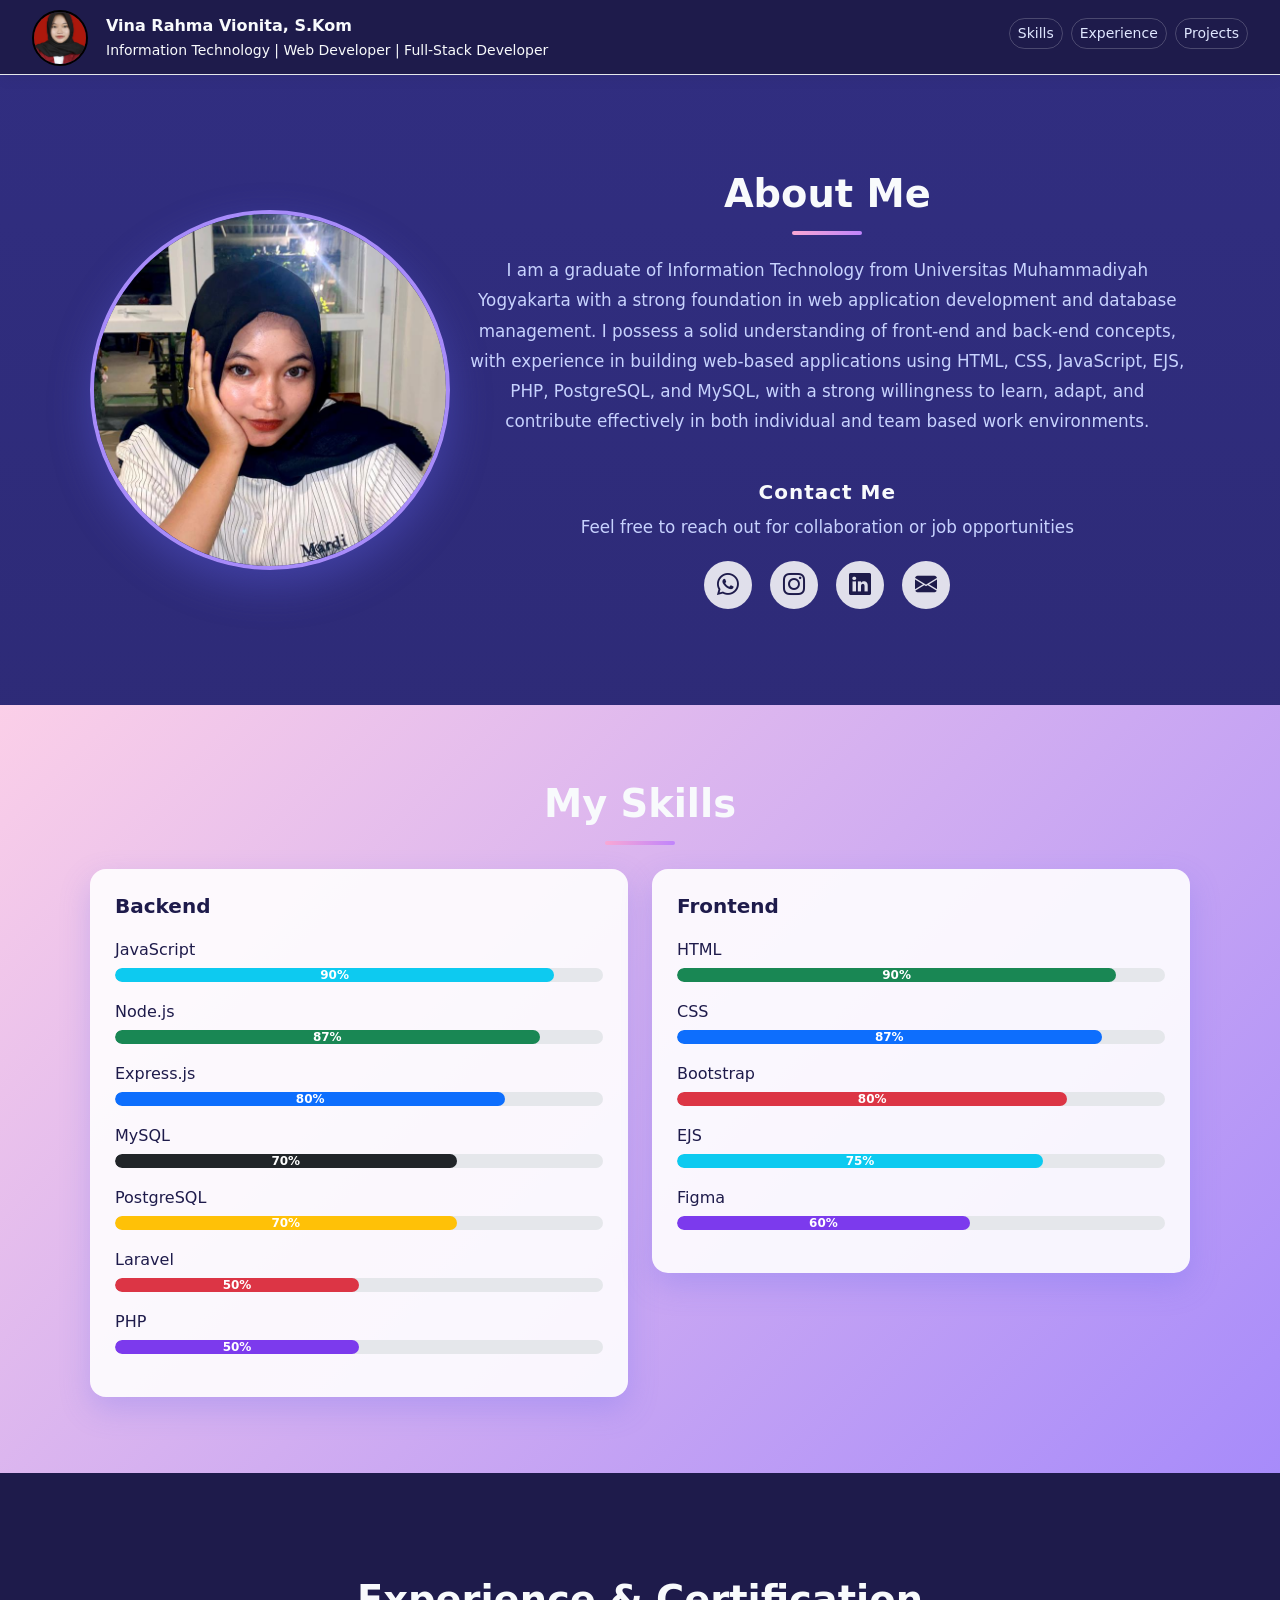
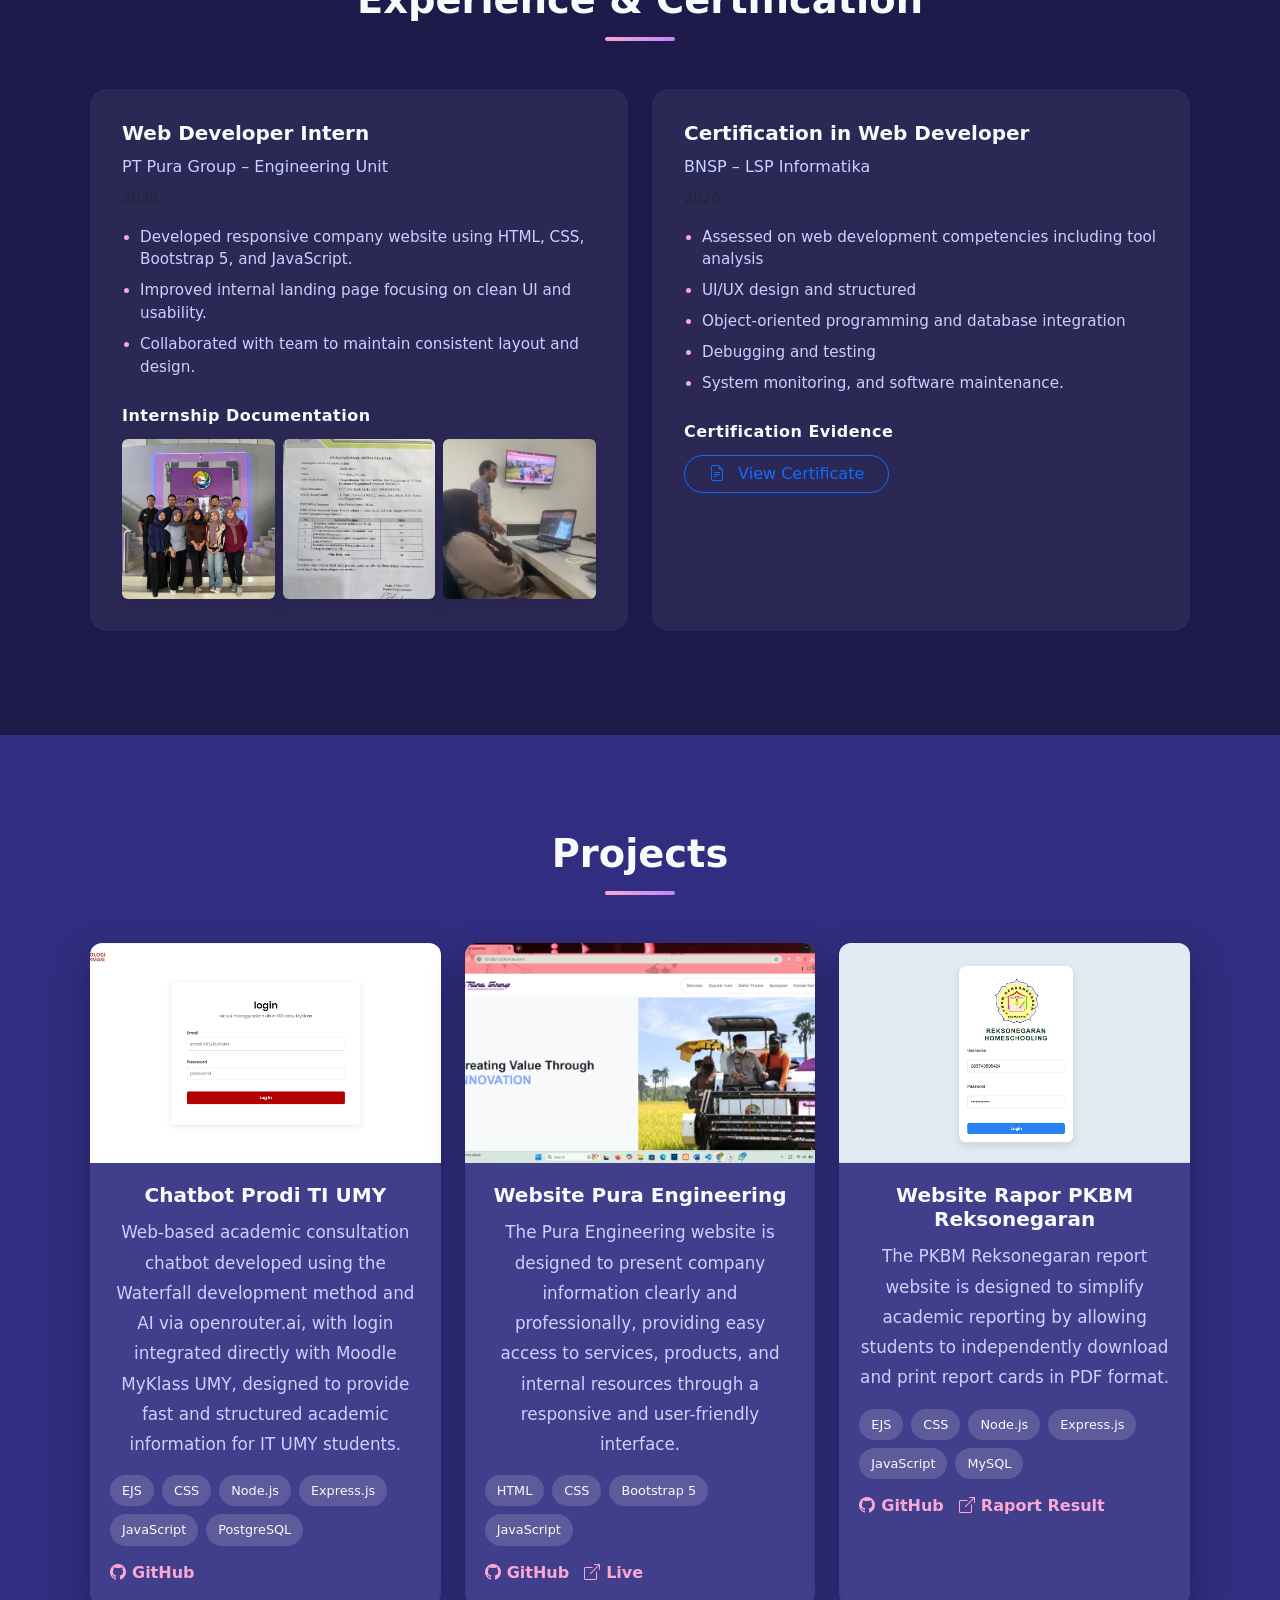
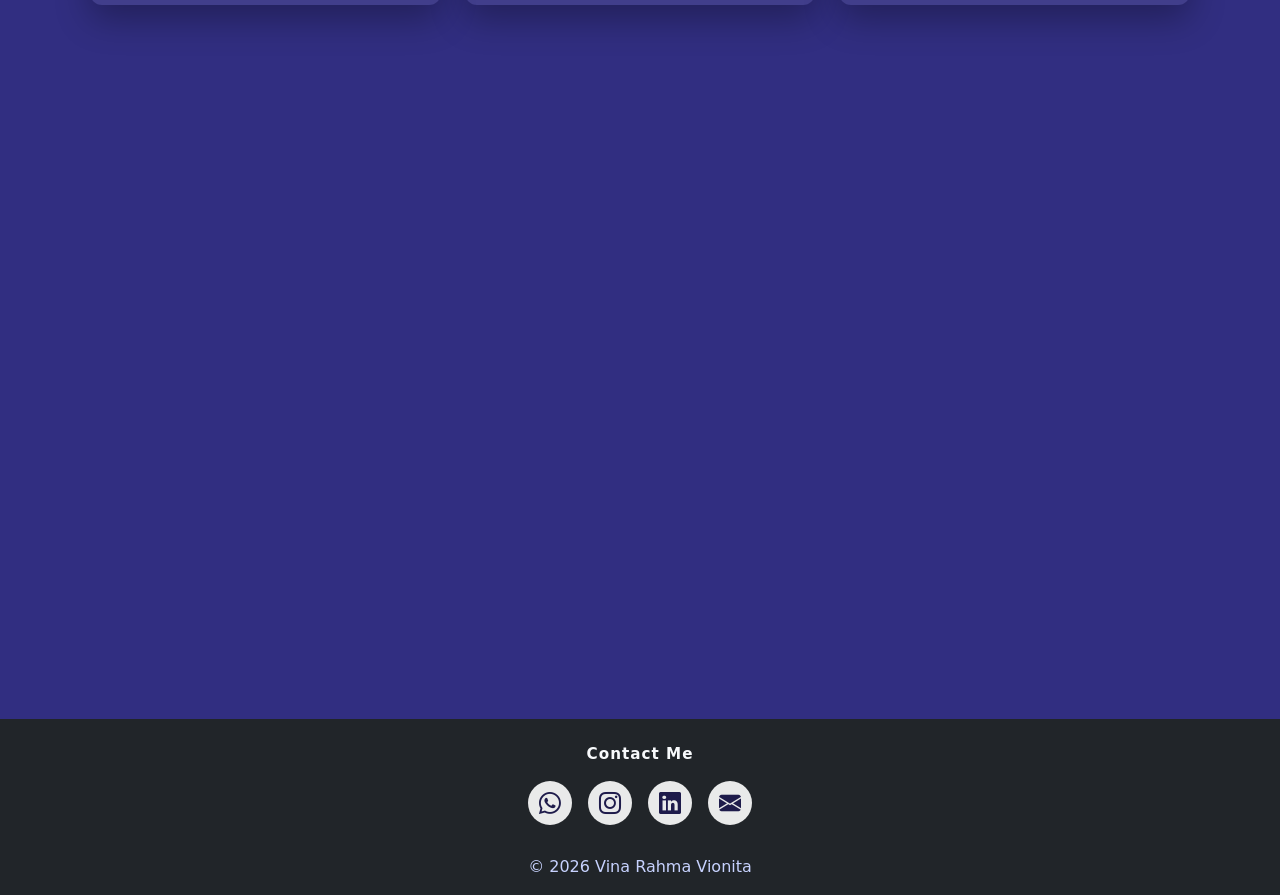
==== about.html @ 1a1d7fbf "first commit" ====
<!DOCTYPE html>
<html lang="en">

<head>
    <meta charset="UTF-8">
    <meta name="viewport" content="width=device-width, initial-scale=1.0">
    <title>About Me</title>

    <!-- Bootstrap 5 -->
    <link href="https://cdn.jsdelivr.net/npm/bootstrap@5.3.3/dist/css/bootstrap.min.css" rel="stylesheet">
    <link href="https://cdn.jsdelivr.net/npm/bootstrap-icons/font/bootstrap-icons.css" rel="stylesheet">
    <link rel="stylesheet" href="about.css">
</head>

<body>
    <header class="about-header">
        <div class="container-fluid">
            <div class="d-flex justify-content-between align-items-center">

                <!-- Profile -->
                <div id="headerProfile" class="d-flex align-items-center">
                    <img src="profil.jpg" alt="Profile">
                    <div class="ms-2">
                        <div class="fw-semibold">Vina Rahma Vionita, S.Kom</div>
                        <small class=""> Information Technology | Web Developer | Full-Stack Developer</small>
                    </div>
                </div>

                <!-- Navigation -->
                <nav class="header-nav d-flex gap-2">
                    <a href="#skills" class="btn btn-outline-primary btn-sm">Skills</a>
                    <a href="#experience" class="btn btn-outline-primary btn-sm">Experience</a>
                    <a href="#projects" class="btn btn-outline-primary btn-sm">Projects</a>
                </nav>

            </div>
        </div>
    </header>
    <div class="container mt-3">
        <div class="row align-items-center">

            <!-- FOTO KIRI -->
            <div class="col-lg-4 text-center mb-4 mb-lg-0">
                <img src="aku.jpg" alt="Profile Photo" class="about-photo reveal delay-1">
            </div>

            <!-- KONTEN KANAN -->
            <div class="col-lg-8">
                <h2 class="section-title text-center reveal delay-2">About Me</h2>
                <p class="reveal delay-3">
                    I am a graduate of Information Technology from Universitas Muhammadiyah Yogyakarta with a strong
                    foundation
                    in web application development and database management. I possess a solid understanding of front-end
                    and
                    back-end concepts, with experience in building web-based applications using HTML, CSS, JavaScript,
                    EJS, PHP,
                    PostgreSQL, and MySQL, with a strong willingness to learn, adapt, and contribute effectively in both
                    individual and team based work environments.
                </p>

                <!-- CONTACT -->
                <div class="contact-title mt-4 mb-2 text-center reveal delay-4">
                    <h5>Contact Me</h5>
                    <p class="small">
                        Feel free to reach out for collaboration or job opportunities
                    </p>
                </div>

                <div class="contact-icons reveal delay-4">
                    <a href="https://wa.me/6285951522164" target="_blank" class="contact-link wa">
                        <i class="bi bi-whatsapp"></i>
                    </a>
                    <a href="https://instagram.com/vinarahma___" target="_blank" class="contact-link ig">
                        <i class="bi bi-instagram"></i>
                    </a>
                    <a href="https://www.linkedin.com/in/vina-rahma-vionita-a62244301" target="_blank"
                        class="contact-link li">
                        <i class="bi bi-linkedin"></i>
                    </a>
                    <a href="https://mail.google.com/mail/?view=cm&fs=1&to=vinarahmavionita824@gmail.com"
                        target="_blank" class="contact-link mail">
                        <i class="bi bi-envelope-fill"></i>
                    </a>
                </div>
            </div>

        </div>
    </div>

    <section id="skills" class="skills-section mt-3">
        <div class="container py-3">
            <h2 class="section-title text-center mb-4 reveal delay-1">My Skills</h2>

            <div class="row g-4">
                <!-- BACKEND -->
                <div class="col-md-6">
                    <div class="skill-card reveal delay-2">
                        <h5 class="skill-title">Backend</h5>

                        <div class="skill">
                            <span>JavaScript</span>
                            <div class="progress">
                                <div class="progress-bar bg-info" data-progress="90">0%</div>
                            </div>
                        </div>

                        <div class="skill">
                            <span>Node.js</span>
                            <div class="progress">
                                <div class="progress-bar bg-success" data-progress="87">0%</div>
                            </div>
                        </div>
                        <div class="skill">
                            <span>Express.js</span>
                            <div class="progress">
                                <div class="progress-bar bg-primary" data-progress="80">0%</div>
                            </div>
                        </div>

                        <div class="skill">
                            <span>MySQL</span>
                            <div class="progress">
                                <div class="progress-bar bg-dark" data-progress="70">0%</div>
                            </div>
                        </div>

                        <div class="skill">
                            <span>PostgreSQL</span>
                            <div class="progress">
                                <div class="progress-bar bg-warning" data-progress="70">0%</div>
                            </div>
                        </div>

                        <div class="skill">
                            <span>Laravel</span>
                            <div class="progress">
                                <div class="progress-bar bg-danger" data-progress="50">0%</div>
                            </div>
                        </div>

                        <div class="skill">
                            <span>PHP</span>
                            <div class="progress">
                                <div class="progress-bar bg-purple" data-progress="50">0%</div>
                            </div>
                        </div>

                    </div>
                </div>

                <!-- FRONTEND -->
                <div class="col-md-6">
                    <div class="skill-card reveal delay-3">
                        <h5 class="skill-title">Frontend</h5>

                        <div class="skill">
                            <span>HTML</span>
                            <div class="progress">
                                <div class="progress-bar bg-success" data-progress="90">0%</div>
                            </div>
                        </div>

                        <div class="skill">
                            <span>CSS</span>
                            <div class="progress">
                                <div class="progress-bar bg-primary" data-progress="87">0%</div>
                            </div>
                        </div>

                        <div class="skill">
                            <span>Bootstrap</span>
                            <div class="progress">
                                <div class="progress-bar bg-danger" data-progress="80">0%</div>
                            </div>
                        </div>

                        <div class="skill">
                            <span>EJS</span>
                            <div class="progress">
                                <div class="progress-bar bg-info" data-progress="75">0%</div>
                            </div>
                        </div>

                        <div class="skill">
                            <span>Figma</span>
                            <div class="progress">
                                <div class="progress-bar bg-purple" data-progress="60">0%</div>
                            </div>
                        </div>
                    </div>
                </div>
            </div>
        </div>
    </section>
    <!-- EXPERIENCE -->
    <section id="experience" class="bg-light py-4">
        <div class="container">
            <h2 class="section-title text-center mb-5 reveal delay-1">Experience & Certification</h2>

            <div class="row g-4">

                <!-- INTERNSHIP CARD -->
                <div class="col-lg-6">
                    <div class="card experience-card h-100 shadow-sm reveal delay-2">
                        <div class="card-body">
                            <h5 class="fw-bold">Web Developer Intern</h5>
                            <p class="mb-1 text-start">PT Pura Group – Engineering Unit</p>
                            <small class="text-muted">2025</small>

                            <ul class="mt-3">
                                <li>Developed responsive company website using HTML, CSS, Bootstrap 5, and JavaScript.
                                </li>
                                <li>Improved internal landing page focusing on clean UI and usability.</li>
                                <li>Collaborated with team to maintain consistent layout and design.</li>
                            </ul>

                            <!-- FOTO BUKTI MAGANG -->
                            <div class="mt-4 reveal delay-2">
                                <p class="fw-semibold mb-2 text-start">Internship Documentation</p>
                                <div class="row g-2">
                                    <div class="col-4">
                                        <img src="m1.jpg" class="img-fluid rounded experience-photo" alt="">
                                    </div>
                                    <div class="col-4">
                                        <img src="m2.jpg" class="img-fluid rounded experience-photo" alt="">
                                    </div>
                                    <div class="col-4">
                                        <img src="m3.jpg" class="img-fluid rounded experience-photo" alt="">
                                    </div>
                                </div>
                            </div>
                        </div>
                    </div>
                </div>

                <!-- CERTIFICATION CARD -->
                <div class="col-lg-6">
                    <div class="card experience-card h-100 shadow-sm reveal delay-3">
                        <div class="card-body">
                            <h5 class="fw-bold">Certification in Web Developer</h5>
                            <p class="mb-1 text-start">BNSP – LSP Informatika</p>
                            <small class="text-muted">2026</small>
                            <ul class="mt-3">
                                <li>Assessed on web development competencies including tool analysis </li>
                                <li>UI/UX design and structured </li>
                                <li>Object-oriented programming and database integration </li>
                                <li> Debugging and testing </li>
                                <li>System monitoring, and software maintenance.</li>
                            </ul>
                            <!-- CERTIFICATION EVIDENCE -->
                            <div class="mt-4">
                                <p class="fw-semibold mb-2 text-start">Certification Evidence</p>

                                <a href="sertif.pdf" target="_blank" class="btn btn-outline-primary px-4">
                                    <i class="bi bi-file-earmark-text me-2"></i>
                                    View Certificate
                                </a>
                            </div>
                        </div>
                    </div>
                </div>

            </div>
        </div>
    </section>

    <!-- PROJECTS -->
    <section id="projects" class="py-3">
        <div class="container">
            <h2 class="section-title text-center mb-5 reveal delay-1">Projects</h2>

            <div class="row g-4">

                <!-- Project 1 -->
                <div class="col-lg-4 col-md-6 reveal delay-2">
                    <div class="project-card h-100" data-title="Chatbot Prodi TI UMY" data-images='[
            "c1.png","c2.png","c3.png","c4.png","c5.png",
            "c6.png","c8.png","c9.png","c10.png","c11.png"
         ]'>

                        <!-- IMAGE (CLICK → MODAL GALLERY) -->
                        <div class="project-thumbnail" data-bs-toggle="modal" data-bs-target="#projectModal">
                            <img src="c1.png" class="d-block w-100" alt="Chatbot Prodi TI UMY">
                        </div>

                        <!-- CONTENT -->
                        <div class="project-content">
                            <h5>Chatbot Prodi TI UMY</h5>
                            <p class="project-desc">
                                Web-based academic consultation chatbot developed using the Waterfall development method
                                and AI via openrouter.ai, with login integrated directly with Moodle MyKlass UMY,
                                designed to provide fast and structured academic information for IT UMY students.
                            </p>

                            <ul class="project-tech">
                                <li>EJS</li>
                                <li>CSS</li>
                                <li>Node.js</li>
                                <li>Express.js</li>
                                <li>JavaScript</li>
                                <li>PostgreSQL</li>
                            </ul>

                            <div class="project-links">
                                <a href="https://github.com/VinaRahmaVionita/Chatbot_ProdiTI" target="_blank">
                                    <i class="bi bi-github"></i> GitHub
                                </a>
                            </div>
                        </div>

                    </div>
                </div>

                <!-- Project 2 -->
                <div class="col-lg-4 col-md-6 reveal delay-3">
                    <div class="project-card h-100" data-title="Website Pura Engineering" data-images='[
            "p1.png","p2.png","p3.png","p4.png","p5.png",
            "p6.png","p7.png","p8.png","p9.png","p10.png"
         ]'>

                        <!-- IMAGE (CLICK → MODAL) -->
                        <div class="project-thumbnail" data-bs-toggle="modal" data-bs-target="#projectModal">
                            <img src="p1.png" class="d-block w-100" alt="">
                        </div>

                        <!-- CONTENT -->
                        <div class="project-content">
                            <h5>Website Pura Engineering</h5>
                            <p class="project-desc">
                                The Pura Engineering website is designed to present company information clearly and
                                professionally, providing easy access to services, products, and internal resources
                                through a responsive and user-friendly interface.
                            </p>

                            <ul class="project-tech">
                                <li>HTML</li>
                                <li>CSS</li>
                                <li>Bootstrap 5</li>
                                <li>JavaScript</li>
                            </ul>

                            <div class="project-links">
                                <a href="https://github.com/VinaRahmaVionita/Magang_PuraEngineering">
                                    <i class="bi bi-github"></i> GitHub
                                </a>
                                <a href="https://vinarahmavionita.github.io/Magang_PuraEngineering/" target="_blank">
                                    <i class="bi bi-box-arrow-up-right"></i> Live
                                </a>
                            </div>
                        </div>
                    </div>
                </div>

                <!-- Project 3 -->
                <div class="col-lg-4 col-md-6 reveal delay-4 ">
                    <div class="project-card h-100" data-title="Website Rapor PKBM Reksonegaran" data-images='[
            "r1.png","r2.png","r3.png","r4.png","r5.png","r6.png"
         ]'>

                        <div class="project-thumbnail" data-bs-toggle="modal" data-bs-target="#projectModal">
                            <img src="r1.png" class="d-block w-100" alt="">
                        </div>

                        <div class="project-content">
                            <h5>Website Rapor PKBM Reksonegaran</h5>
                            <p class="project-desc">
                                The PKBM Reksonegaran report website is designed to simplify academic reporting by
                                allowing students to independently download and print report cards in PDF format.
                            </p>

                            <ul class="project-tech">
                                <li>EJS</li>
                                <li>CSS</li>
                                <li>Node.js</li>
                                <li>Express.js</li>
                                <li>JavaScript</li>
                                <li>MySQL</li>
                            </ul>

                            <div class="project-links">
                                <a href="https://github.com/VinaRahmaVionita/PKBM">
                                    <i class="bi bi-github"></i> GitHub
                                </a>
                                <a href="rapor.pdf" target="_blank">
                                    <i class="bi bi-box-arrow-up-right"></i> Raport Result
                                </a>
                            </div>
                        </div>
                    </div>
                </div>

                <!-- Project 4 -->
                <div class="col-lg-4 col-md-6 reveal delay-5">
                    <div class="project-card h-100" data-title="Website Letter Archivement" data-images='[
            "l1.png","l2.png","l3.png","l4.png",
            "l5.png","l6.png","l7.png","l8.png"
         ]'>

                        <div class="project-thumbnail" data-bs-toggle="modal" data-bs-target="#projectModal">
                            <img src="l1.png" class="d-block w-100" alt="">
                        </div>

                        <div class="project-content">
                            <h5>Website Letter Archivement</h5>
                            <p class="project-desc">
                                Archivement letters website is designed to organize and manage incoming and outgoing
                                letters efficiently with secure and centralized document archiving.
                            </p>

                            <ul class="project-tech">
                                <li>PHP</li>
                                <li>Tailwind CSS</li>
                                <li>Laravel</li>
                                <li>MySQL</li>
                            </ul>

                            <div class="project-links">
                                <a href="https://github.com/VinaRahmaVionita/arsip_surat1">
                                    <i class="bi bi-github"></i> GitHub
                                </a>
                            </div>
                        </div>
                    </div>
                </div>
            </div>
        </div>
    </section>

    <!-- MODAL GALLERY -->
    <div class="modal fade" id="projectModal" tabindex="-1">
        <div class="modal-dialog modal-dialog-centered modal-xl modal-fullscreen-md-down">
            <div class="modal-content bg-dark">

                <div class="modal-header border-0">
                    <h5 class="modal-title text-white" id="modalTitle"></h5>
                    <button type="button" class="btn-close btn-close-white" data-bs-dismiss="modal"></button>
                </div>

                <!-- 🔥 PENTING -->
                <div class="modal-body project-modal-body">
                    <div id="modalCarousel" class="carousel slide h-100" data-bs-ride="false">
                        <div class="carousel-inner h-100" id="modalCarouselInner"></div>

                        <button class="carousel-control-prev" type="button" data-bs-target="#modalCarousel"
                            data-bs-slide="prev">
                            <span class="carousel-control-prev-icon"></span>
                        </button>

                        <button class="carousel-control-next" type="button" data-bs-target="#modalCarousel"
                            data-bs-slide="next">
                            <span class="carousel-control-next-icon"></span>
                        </button>
                    </div>
                </div>

            </div>
        </div>
    </div>


    <!-- FOOTER -->
    <footer class="bg-dark text-white text-center py-3">
        <h6 class="footer-title">Contact Me</h6>
        <div class="contact-icons">
            <a href="https://wa.me/6285951522164" target="_blank" class="contact-link wa">
                <i class="bi bi-whatsapp"></i>
            </a>
            <a href="https://instagram.com/vinarahma___" target="_blank" class="contact-link ig">
                <i class="bi bi-instagram"></i>
            </a>
            <a href="https://www.linkedin.com/in/vina-rahma-vionita-a62244301" target="_blank" class="contact-link li">
                <i class="bi bi-linkedin"></i>
            </a>
            <a href="https://mail.google.com/mail/?view=cm&fs=1&to=vinarahmavionita824@gmail.com" target="_blank"
                class="contact-link mail">
                <i class="bi bi-envelope-fill"></i>
            </a>
        </div>
        <p class="mb-0">© 2026 Vina Rahma Vionita</p>
    </footer>
    <script src="https://cdn.jsdelivr.net/npm/bootstrap@5.3.3/dist/js/bootstrap.bundle.min.js"></script>

    <script>
        document.querySelectorAll('.project-card').forEach(card => {
            card.addEventListener('click', () => {

                const title = card.dataset.title;
                const images = JSON.parse(card.dataset.images);

                document.getElementById('modalTitle').textContent = title;

                const carouselInner = document.getElementById('modalCarouselInner');
                carouselInner.innerHTML = '';

                images.forEach((img, index) => {
                    carouselInner.innerHTML += `
                <div class="carousel-item ${index === 0 ? 'active' : ''}">
                    <img src="${img}" class="d-block w-100 modal-img">
                </div>
            `;
                });
            });
        });
        document.addEventListener("DOMContentLoaded", function () {

            const reveals = document.querySelectorAll('.reveal');

            const observer = new IntersectionObserver(
                entries => {
                    entries.forEach(entry => {
                        if (entry.isIntersecting) {
                            entry.target.classList.add('show');
                            observer.unobserve(entry.target); // animasi sekali
                        }
                    });
                },
                { threshold: 0.15 }
            );

            // 🔥 INI YANG KAMU LUPA
            reveals.forEach(el => observer.observe(el));

        });

        document.addEventListener("DOMContentLoaded", function () {

            const skillCards = document.querySelectorAll(".skill-card");

            const skillObserver = new IntersectionObserver(
                entries => {
                    entries.forEach(entry => {
                        if (entry.isIntersecting) {

                            const bars = entry.target.querySelectorAll(".progress-bar");

                            bars.forEach(bar => {
                                const value = bar.dataset.progress;
                                bar.style.width = value + "%";
                                bar.textContent = value + "%";
                            });

                            skillObserver.unobserve(entry.target); // jalan sekali
                        }
                    });
                },
                { threshold: 0.4 }
            );

            skillCards.forEach(card => skillObserver.observe(card));
        });
    </script>

</body>

</html>
---- about.css ----
/* ===== HEADER ===== */
body {
    background: linear-gradient(180deg,
            #312e81 0%,
            #1e1b4b 100%);
    color: #f8fafc;
}

.about-header {
    position: sticky;
    top: 0;
    z-index: 1000;
    padding: 12px 20px;
    box-shadow: 0 4px 14px rgba(0, 0, 0, 0.05);
    background: rgba(221, 220, 223, 0.9);
    backdrop-filter: blur(10px);
    border-bottom: 1px solid rgba(255, 255, 255, 0.08);
}

.about-header img {
    width: 42px;
    height: 42px;
    border-radius: 50%;
    object-fit: cover;
}

.header-nav .btn {
    border-radius: 20px;
    font-weight: 500;
    transition: all 0.3s ease;
    color: #e0e7ff;
    border-color: rgba(255, 255, 255, 0.2);
}

.header-nav .btn:hover {
    background: linear-gradient(90deg, #f9a8d4, #6366f1);
    color: #1e1b4b;
    border-color: transparent;
}

.about-header {
    height: 75px;
    background: #1e1b4b;
    border-bottom: 1px solid #e5e7eb;
    padding: 0 20px;
    position: sticky;
    top: 0;
    z-index: 1000;
}

#headerProfile img {
    border: 2px solid #a78bfa;
}

.about-photo {
    width: 360px;
    height: 360px;
    object-fit: cover;
    border-radius: 50%;
    /* ⬅️ ini kuncinya */
    border: 4px solid #a78bfa;
    box-shadow: 0 16px 40px rgba(99, 102, 241, 0.35);
    /* opsional, biar clean */
}

/* Mobile */
@media (max-width: 768px) {
    .about-photo {
        width: 180px;
        height: 180px;
    }
}

/* Profile */
#headerProfile {
    gap: 10px;
    padding-top: 10px;
}

#headerProfile img {
    width: 56px;
    height: 56px;
    border-radius: 50%;
    object-fit: cover;
    border: 2px solid #000000;
}

/* ===== ABOUT SECTION ===== */
.container {
    padding: 80px 20px;
}

/* Title */
.section-title {
    font-size: 2.4rem;
    font-weight: 700;
    color: #f8fafc;
    margin-bottom: 20px;
    position: relative;
}

/* garis bawah halus */
.section-title::after {
    content: "";
    display: block;
    width: 70px;
    height: 4px;
    background: linear-gradient(90deg, #f9a8d4, #c084fc);
    margin: 14px auto 0;
    border-radius: 10px;
}

/* Description */
.container p {
    font-size: 1.05rem;
    line-height: 1.8;
    color: #c7d2fe;
    text-align: center;
}

/* ===== SKILLS SECTION ===== */
.skills-section {
    padding: 60px 0;
    background: linear-gradient(135deg, #fbcfe8, #a78bfa);
    color: #1e1b4b;
}

.skill-card {
    background: rgba(255, 255, 255, 0.9);
    box-shadow: 0 12px 30px rgba(99, 102, 241, 0.25);
    padding: 25px;
    border-radius: 16px;
}

.skill-title {
    font-weight: 700;
    color: #1e1b4b;
    margin-bottom: 20px;
}

.skill {
    margin-bottom: 18px;
}

.skill span {
    display: block;
    font-weight: 500;
    margin-bottom: 6px;
}

.progress {
    height: 14px;
    border-radius: 30px;
    background: rgba(30, 27, 75, 0.15);
    background-color: #e5e7eb;
}

.progress-bar {
    border-radius: 30px;
    font-size: 12px;
    font-weight: 600;
    transition: width 1s ease-in-out;
}

/* Custom color */
.bg-purple {
    background: #7c3aed;
}


/* ===== RESPONSIVE ===== */
@media (max-width: 768px) {
    .section-title {
        font-size: 2rem;
    }

    .container p {
        font-size: 1rem;
    }
}

/* ===== CONTACT ICONS ===== */

.contact-title h5 {
    padding-top: 20px;
    font-weight: 700;
    letter-spacing: 1px;
}

.contact-title p {
    margin-bottom: 0;
}


.contact-icons {
    padding-top: 10px;
    display: flex;
    justify-content: center;
    gap: 18px;
}

.contact-link {
    width: 48px;
    height: 48px;
    border-radius: 50%;
    background: rgba(255, 255, 255, 0.85);
    color: #1e1b4b;
    display: flex;
    align-items: center;
    justify-content: center;
    font-size: 22px;
    transition: all 0.3s ease;
}

.contact-link:hover {
    transform: translateY(-5px);
    color: white;
    background: linear-gradient(135deg, #f9a8d4, #6366f1);
}

/* Brand colors */
.contact-link.wa:hover {
    background: #25D366;
}

.contact-link.ig:hover {
    background: linear-gradient(45deg, #f58529, #dd2a7b, #8134af);
}

.contact-link.li:hover {
    background: #0A66C2;
}

.contact-link.mail:hover {
    background: #ef4444;
}

/*EXPERIENCE SECTION*/
/* ===== EXPERIENCE SECTION ===== */
#experience {
    padding: 80px 0;
    background: #1e1b4b !important;
}

/* Card Experience */
/* EXPERIENCE */
.experience-card {
    background: rgba(255, 255, 255, 0.06);
    backdrop-filter: blur(8px);
    border-radius: 16px;
    border: none;
}

.experience-card ul {
    padding-left: 18px;
}

.experience-card li {
    margin-bottom: 8px;
    color: #4b5563;
    font-size: 0.95rem;
}

#experience .card:hover {
    transform: translateY(-6px);
    box-shadow: 0 18px 40px rgba(0, 0, 0, 0.12);
}

/* Card Body */
#experience .card-body {
    padding: 32px;
}

/* Job Title */
#experience h5 {
    font-size: 1.25rem;
    font-weight: 700;
    color: #111827;
}

/* Company Name */
#experience p {
    font-size: 1rem;
    color: #6b7280;
}

/* Year */
#experience small {
    font-size: 0.9rem;
    color: #9ca3af;
}

/* custom bullet */
#experience ul li::marker {
    color: #6366f1;
}

/* Section Subtitle */
#experience .fw-semibold {
    color: #111827;
    letter-spacing: 0.5px;
}

/* ===== EXPERIENCE PHOTOS ===== */
.experience-photo {
    width: 100%;
    height: 160px;
    border-radius: 14px;
    object-fit: cover;
    box-shadow: 0 10px 22px rgba(0, 0, 0, 0.08);
    transition: all 0.35s ease;
    cursor: pointer;
}

.experience-photo:hover {
    transform: scale(1.06);
    box-shadow: 0 16px 36px rgba(0, 0, 0, 0.18);
}

#experience h5,
#experience .fw-semibold {
    color: #f8fafc;
}

#experience p,
#experience li {
    color: #c7d2fe;
}

#experience ul li::marker {
    color: #f9a8d4;
}

/* ===== RESPONSIVE ===== */
@media (max-width: 768px) {
    #experience {
        padding: 60px 0;
    }

    #experience .card-body {
        padding: 24px;
    }

    .experience-photo {
        height: 140px;
    }
}

@media (max-width: 576px) {
    .experience-photo {
        height: 120px;
    }
}

/*sertifikasi*/
.btn-outline-primary {
    border-radius: 30px;
    font-weight: 500;
    transition: all 0.3s ease;
}

.btn-outline-primary:hover {
    background: #4f46e5;
    border-color: #4f46e5;
    color: #fff;
}

/*PROJECTS SECTION*/
#projects {
    background: #312e81;
}

.section-title {
    font-weight: 700;
}

.project-card {
    background: rgba(255, 255, 255, 0.08);
    box-shadow: 0 14px 35px rgba(0, 0, 0, 0.3);
    border-radius: 12px;
    overflow: hidden;
    transition: transform 0.3s ease, box-shadow 0.3s ease;
}

.project-card:hover {
    transform: translateY(-8px);
    box-shadow: 0 20px 40px rgba(0, 0, 0, 0.12);
}

.project-card img {
    width: 100%;
    height: 220px;
    object-fit: cover;
}

.project-content {
    padding: 20px;
    color: #f8fafc;
}

.project-content h5 {
    font-weight: 700;
    margin-bottom: 10px;
    text-align: center;
}

.project-desc {
    font-size: 0.95rem;
    color: #c7d2fe;
}

.project-tech {
    list-style: none;
    padding: 0;
    display: flex;
    flex-wrap: wrap;
    gap: 8px;
    margin: 15px 0;
}

.project-tech li {
    background: rgba(255, 255, 255, 0.15);
    color: #f8fafc;
    padding: 6px 12px;
    border-radius: 20px;
    font-size: 0.8rem;
    font-weight: 500;
}

.project-links {
    display: flex;
    gap: 15px;
}

.project-links a {
    text-decoration: none;
    font-weight: 600;
    color: #f9a8d4;
    display: flex;
    align-items: center;
    gap: 6px;
}

.project-links a:hover {
    text-decoration: underline;
}

.hidden {
    opacity: 0;
    transform: translateY(30px);
}

.show {
    opacity: 1;
    transform: translateY(0);
    transition: all 0.6s ease;
}

/*coursel*/
/* CARD carousel only */
.project-card .carousel-inner img,
.project-card img {
    height: 220px;
    object-fit: cover;
}

.carousel-control-prev,
.carousel-control-next {
    width: 10%;
}

.carousel-control-prev-icon,
.carousel-control-next-icon {
    background-size: 100%;
    filter: drop-shadow(0 2px 4px rgba(0, 0, 0, 0.6));
}

/* CARD IMAGE */
.project-carousel img {
    height: 220px;
    object-fit: cover;
    cursor: pointer;
}

/* PANAH MODAL */
.modal .carousel-control-prev-icon,
.modal .carousel-control-next-icon {
    filter: drop-shadow(0 4px 6px rgba(0, 0, 0, 0.8));
}

/* HOVER INDICATION */
.project-carousel::after {
    content: "Click to view gallery";
    position: absolute;
    inset: 0;
    background: rgba(0, 0, 0, 0.4);
    color: #fff;
    font-weight: 600;
    display: flex;
    align-items: center;
    justify-content: center;
    opacity: 0;
    transition: 0.3s;
}

.project-carousel:hover::after {
    opacity: 1;
}

/* ================= MODAL FULL FIX ================= */
/* modal full layar */
#projectModal .modal-dialog {
    height: 80vh;
    max-width: 90%;
    margin-left: 10%;
    margin-right: 10%;
}

#projectModal .modal-content {
    height: 95vh;
    border-radius: 0;
}

/* header */
#projectModal .modal-header {
    height: 60px;
}

/* body */
#projectModal .project-modal-body {
    height: calc(100vh - 60px);
    padding: 0;
}

/* carousel full */
#modalCarousel,
#modalCarousel .carousel-inner,
#modalCarousel .carousel-item {
    height: 100%;
}

/* IMAGE */
/* IMAGE — JANGAN KEPOTONG */
.modal-img {
    width: 90%;
    height: 90%;
    object-fit: contain;
    /* 🔥 KUNCI UTAMA */
    pointer-events: none;
}


/* PANAH */
#projectModal .carousel-control-prev,
#projectModal .carousel-control-next {
    z-index: 20;
    width: 12%;
}

#projectModal .carousel-control-prev-icon,
#projectModal .carousel-control-next-icon {
    filter: drop-shadow(0 4px 6px rgba(0, 0, 0, 0.9));
}

/* ===== FOOTER ===== */
footer {
    background: #1e1b4b !important;
    /* override bg-dark */
    color: #e5e7eb;
    padding: 30px 20px;
    text-align: center;
}

/* copyright */
footer p {
    font-size: 1rem;
    color: #c7d2fe;
    margin-bottom: 6px;
    margin-top: 30px;
}

/* Contact title */
footer h6.footer-title {
    display: block;
    font-size: 0.95rem;
    font-weight: 600;
    letter-spacing: 1px;
    padding-top: 10px;
    color: #f8fafc;
}

/* Contact icons container */
footer .contact-icons {
    display: flex;
    justify-content: center;
    gap: 16px;
    margin-top: 8px;
}

/* Icon base */
footer .contact-link {
    width: 44px;
    height: 44px;
    border-radius: 50%;
    background: rgba(255, 255, 255, 0.9);
    color: #1e1b4b;
    display: flex;
    align-items: center;
    justify-content: center;
    transition: all 0.3s ease;
}

/* Hover effect umum */
footer .contact-link:hover {
    transform: translateY(-5px) scale(1.05);
    color: #ffffff;
}

/* Brand hover colors */
footer .contact-link.wa:hover {
    background: #25D366;
}

footer .contact-link.ig:hover {
    background: linear-gradient(45deg, #f58529, #dd2a7b, #8134af);
}

footer .contact-link.li:hover {
    background: #0A66C2;
}

footer .contact-link.mail:hover {
    background: #ef4444;
}

/* Responsive */
@media (max-width: 576px) {
    footer {
        padding: 24px 16px;
    }

    footer .contact-link {
        width: 40px;
        height: 40px;
        font-size: 18px;
    }
}

/* ===== SCROLL / LOAD ANIMATION ===== */
.reveal {
    opacity: 0;
    transform: translateY(40px);
    transition: all 0.8s ease;
}

.reveal.show {
    opacity: 1;
    transform: translateY(0);
}

/* Delay variasi (opsional) */
.reveal.delay-1 {
    transition-delay: 0.2s;
}

.reveal.delay-2 {
    transition-delay: 0.4s;
}

.reveal.delay-3 {
    transition-delay: 0.6s;
}

.reveal.delay-4 {
    transition-delay: 0.8s;
}

.reveal.delay-5 {
    transition-delay: 1s;
}

.progress-bar {
    width: 0;
    transition: width 1.4s ease-in-out;
}
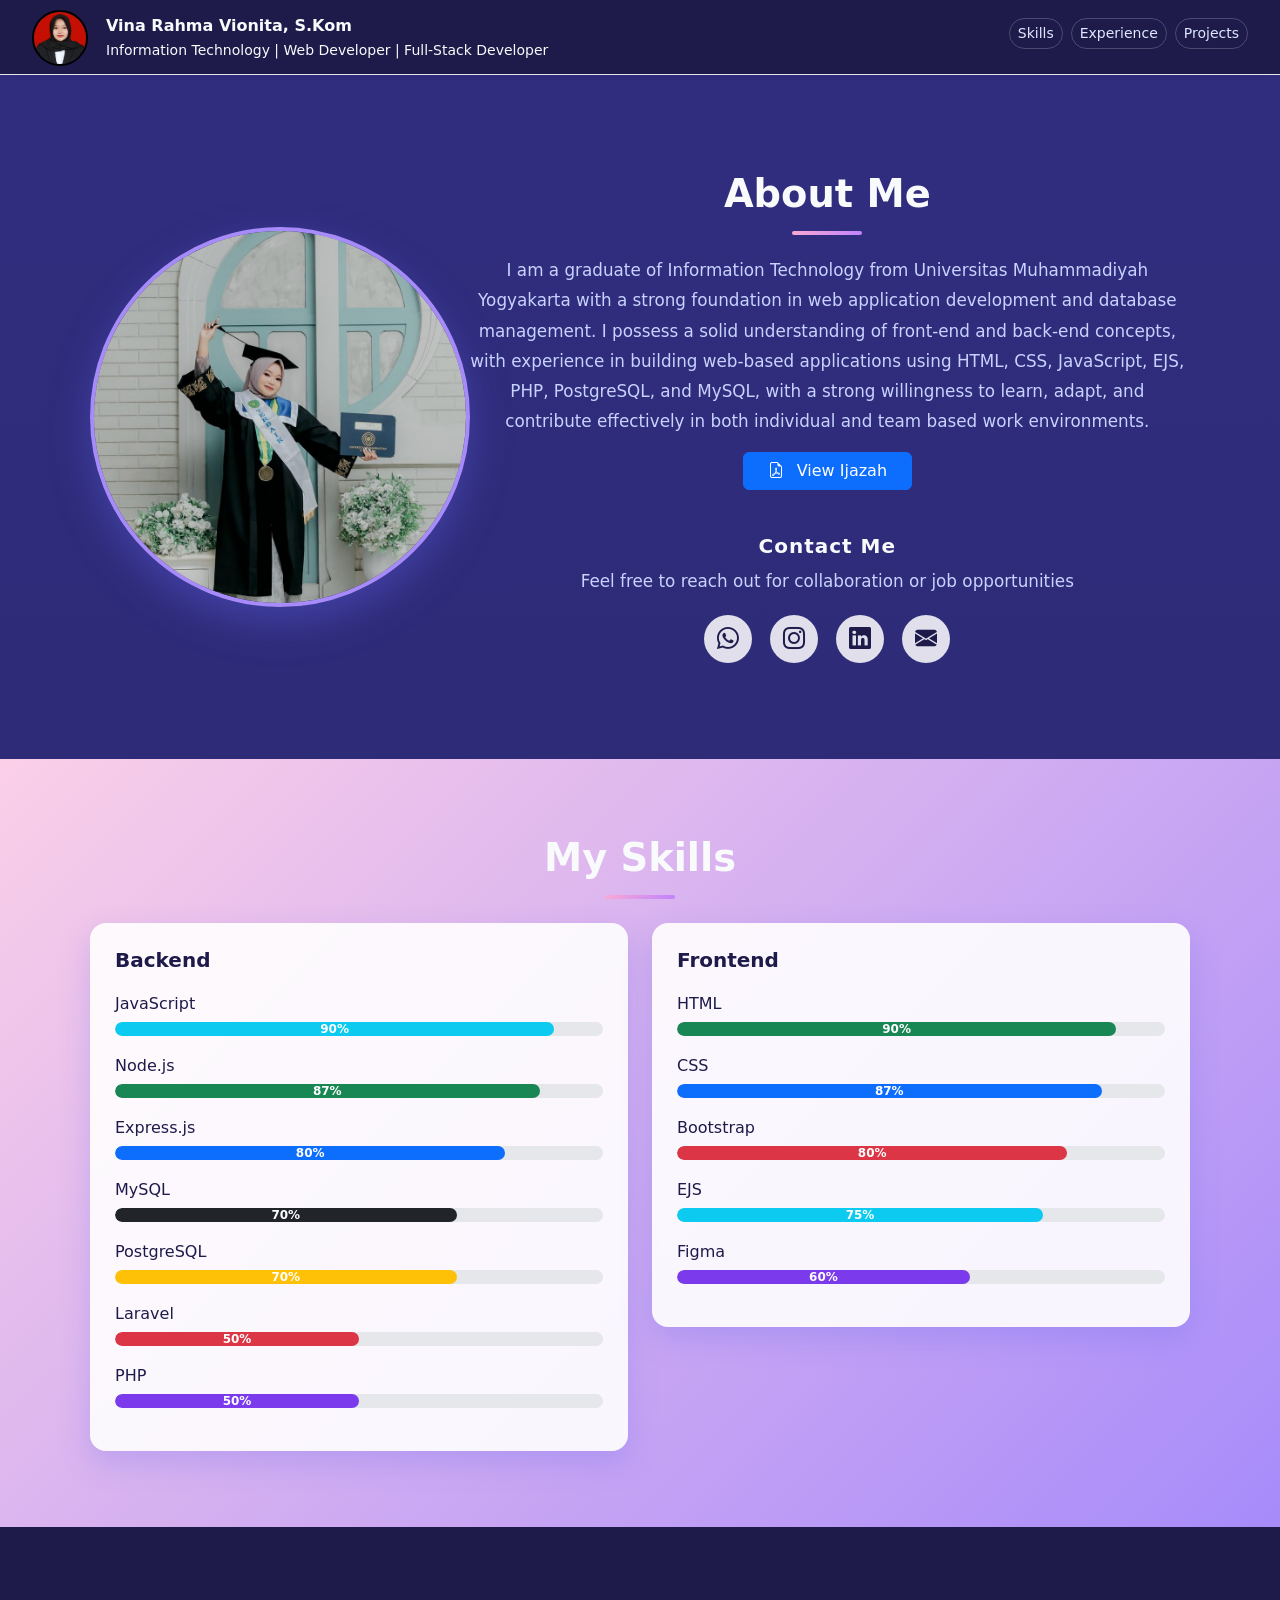
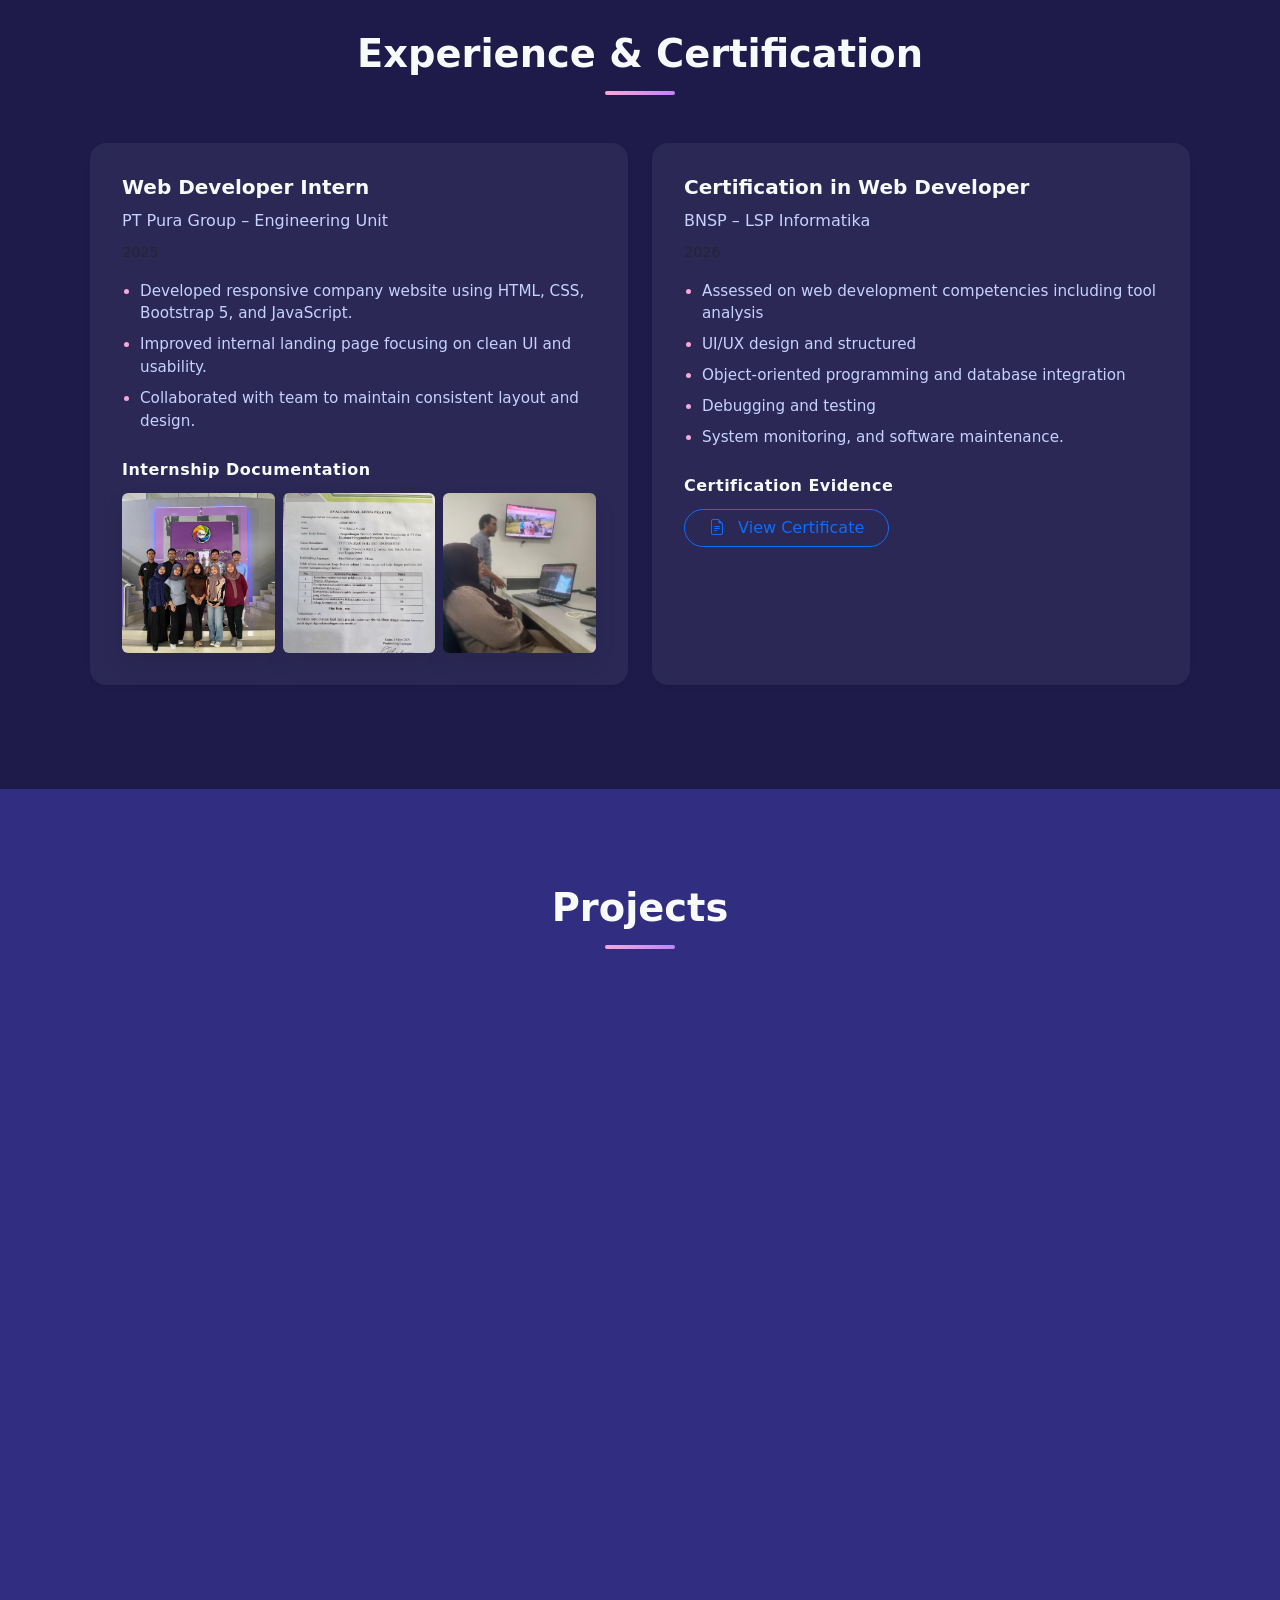
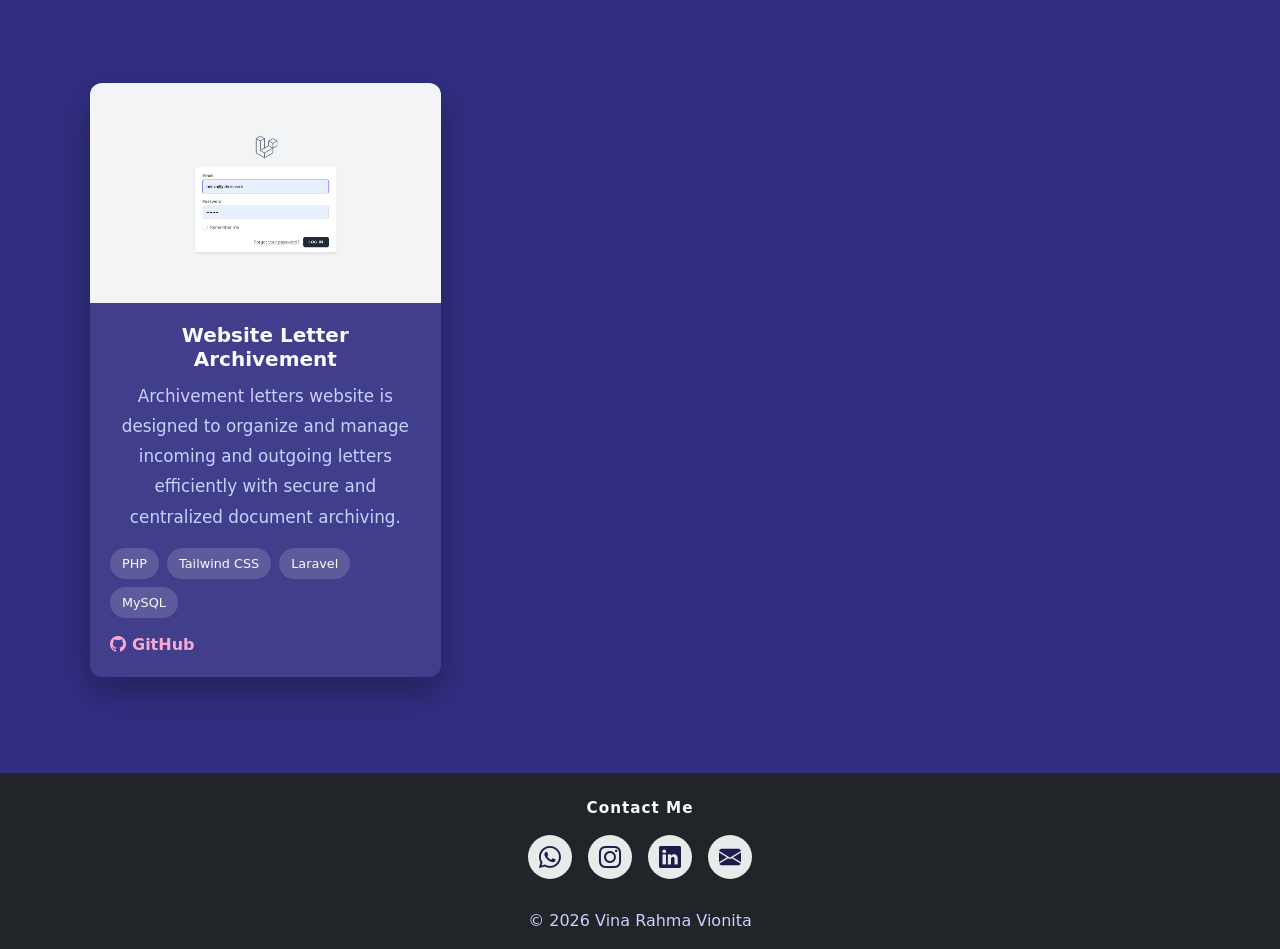
==== commit aa55feb9: "update" ====
--- a/about.html
+++ b/about.html
@@ -19,7 +19,7 @@
 
                 <!-- Profile -->
                 <div id="headerProfile" class="d-flex align-items-center">
-                    <img src="profil.jpg" alt="Profile">
+                    <img src="aku.jpg" alt="Profile">
                     <div class="ms-2">
                         <div class="fw-semibold">Vina Rahma Vionita, S.Kom</div>
                         <small class=""> Information Technology | Web Developer | Full-Stack Developer</small>
@@ -41,7 +41,7 @@
 
             <!-- FOTO KIRI -->
             <div class="col-lg-4 text-center mb-4 mb-lg-0">
-                <img src="aku.jpg" alt="Profile Photo" class="about-photo reveal delay-1">
+                <img src="wsd.jpg" alt="Profile Photo" class="about-photo reveal delay-1">
             </div>
 
             <!-- KONTEN KANAN -->
@@ -57,6 +57,13 @@
                     PostgreSQL, and MySQL, with a strong willingness to learn, adapt, and contribute effectively in both
                     individual and team based work environments.
                 </p>
+                <!-- BUTTON IJASAH -->
+                <div class="text-center mt-3 reveal delay-3">
+                    <a href="Ijazah.pdf" target="_blank" class="btn btn-primary px-4">
+                        <i class="bi bi-file-earmark-pdf me-2"></i>
+                        View Ijazah
+                    </a>
+                </div>
 
                 <!-- CONTACT -->
                 <div class="contact-title mt-4 mb-2 text-center reveal delay-4">
@@ -251,7 +258,7 @@
                             <div class="mt-4">
                                 <p class="fw-semibold mb-2 text-start">Certification Evidence</p>
 
-                                <a href="sertif.pdf" target="_blank" class="btn btn-outline-primary px-4">
+                                <a href="SertificateWeb.pdf" target="_blank" class="btn btn-outline-primary px-4">
                                     <i class="bi bi-file-earmark-text me-2"></i>
                                     View Certificate
                                 </a>
--- a/about.css
+++ b/about.css
@@ -53,8 +53,8 @@
 }
 
 .about-photo {
-    width: 360px;
-    height: 360px;
+    width: 380px;
+    height: 380px;
     object-fit: cover;
     border-radius: 50%;
     /* ⬅️ ini kuncinya */
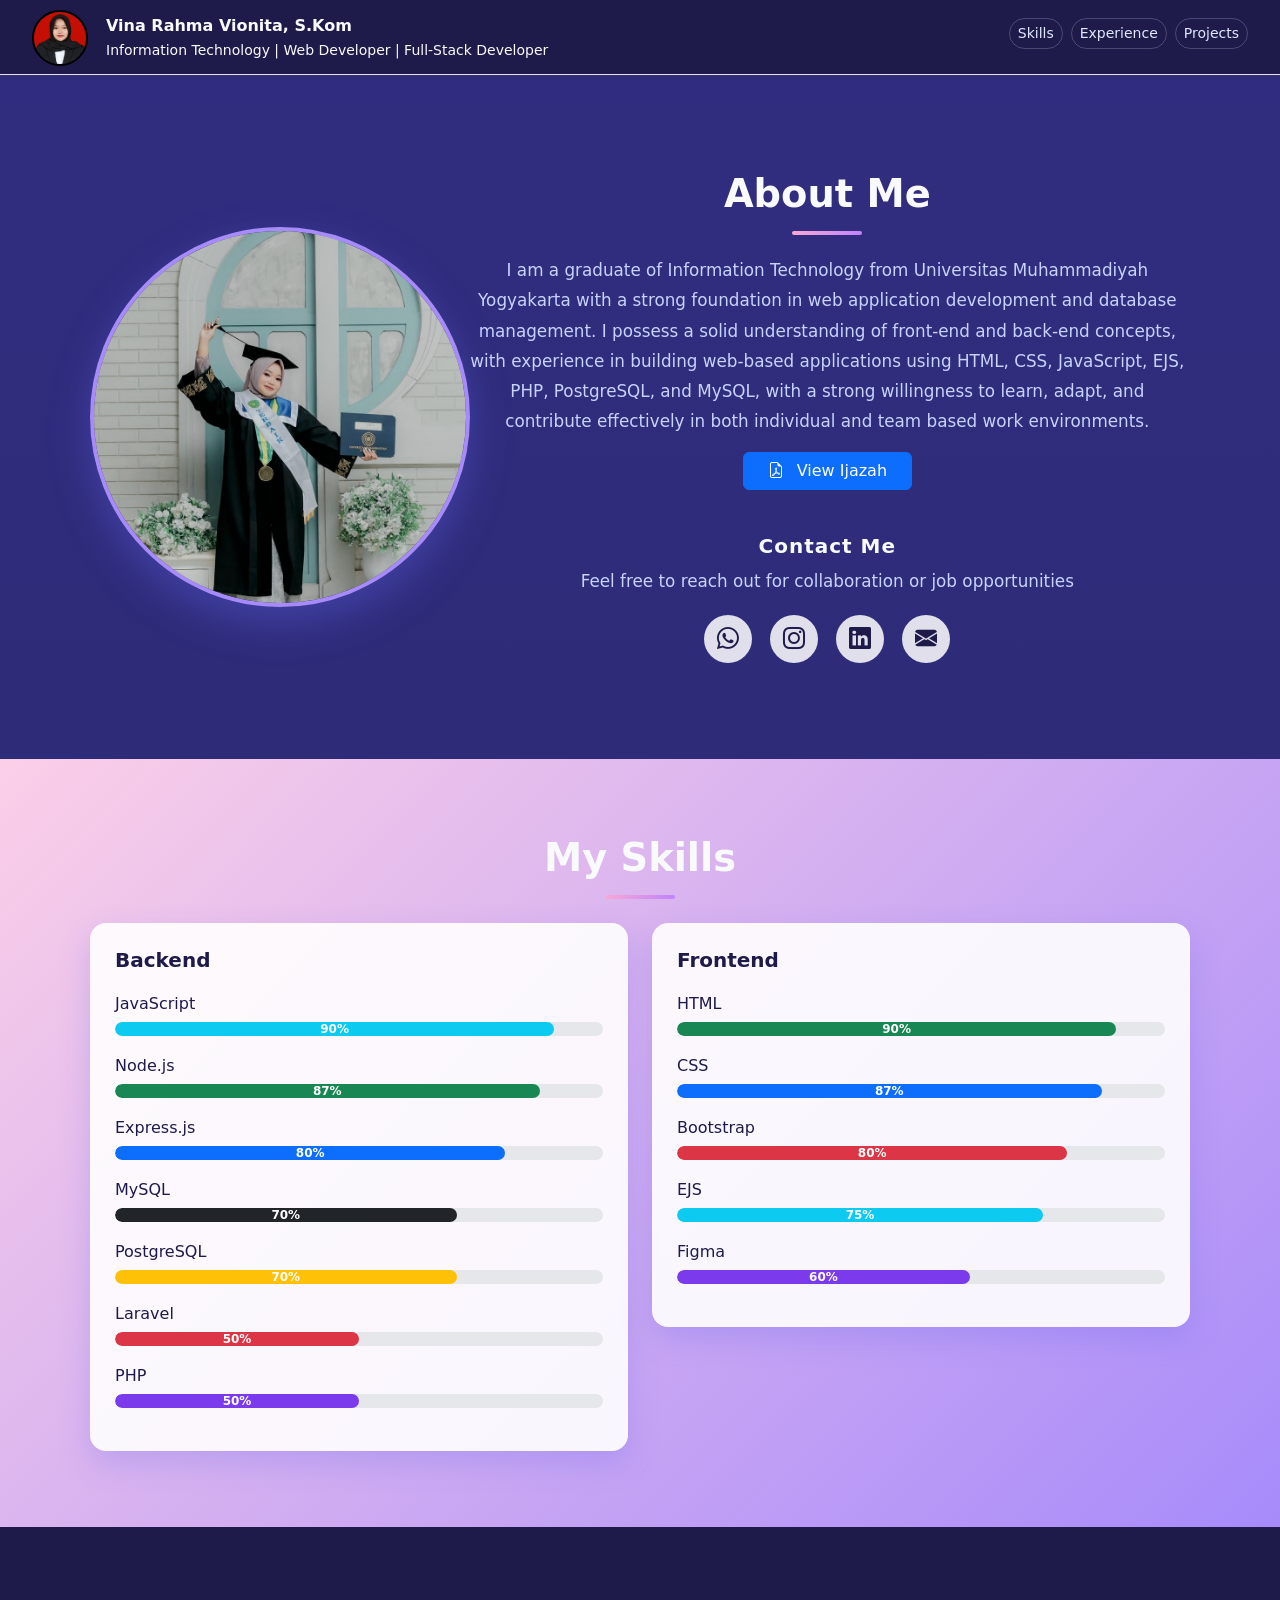
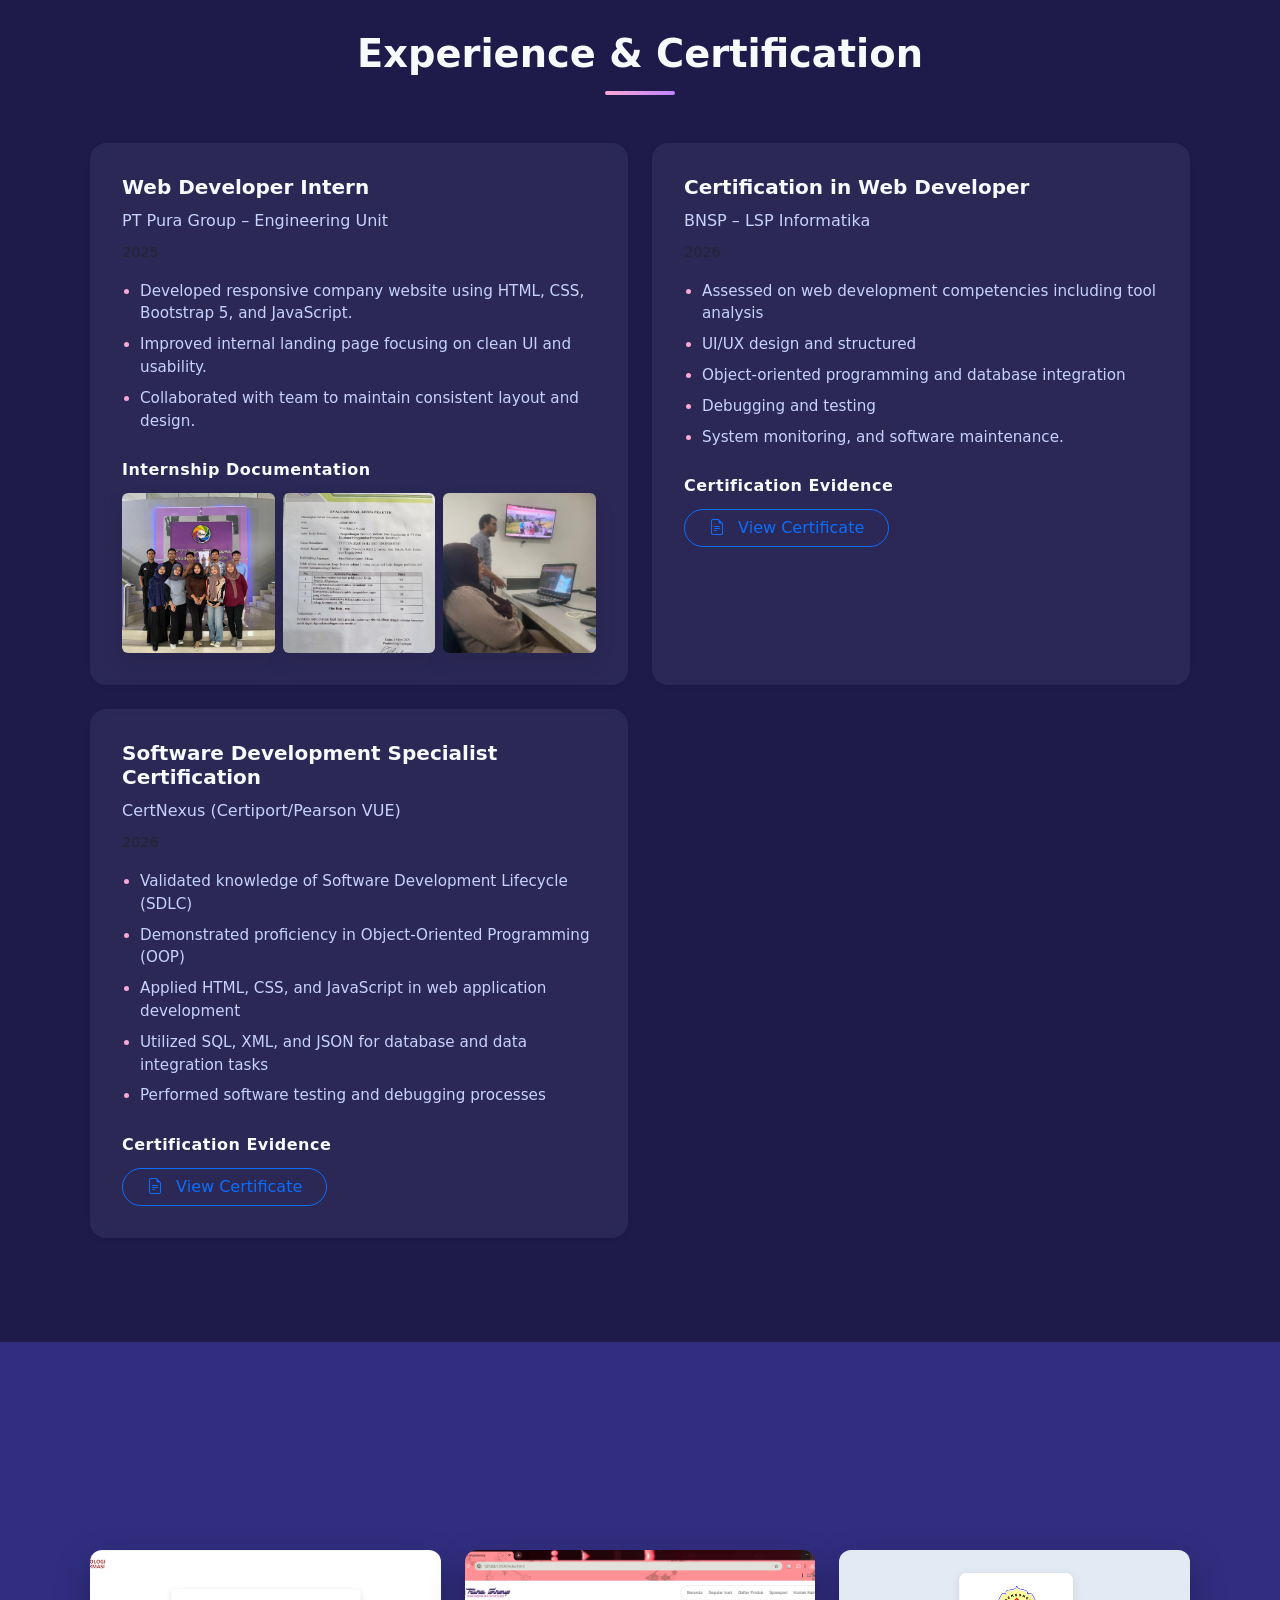
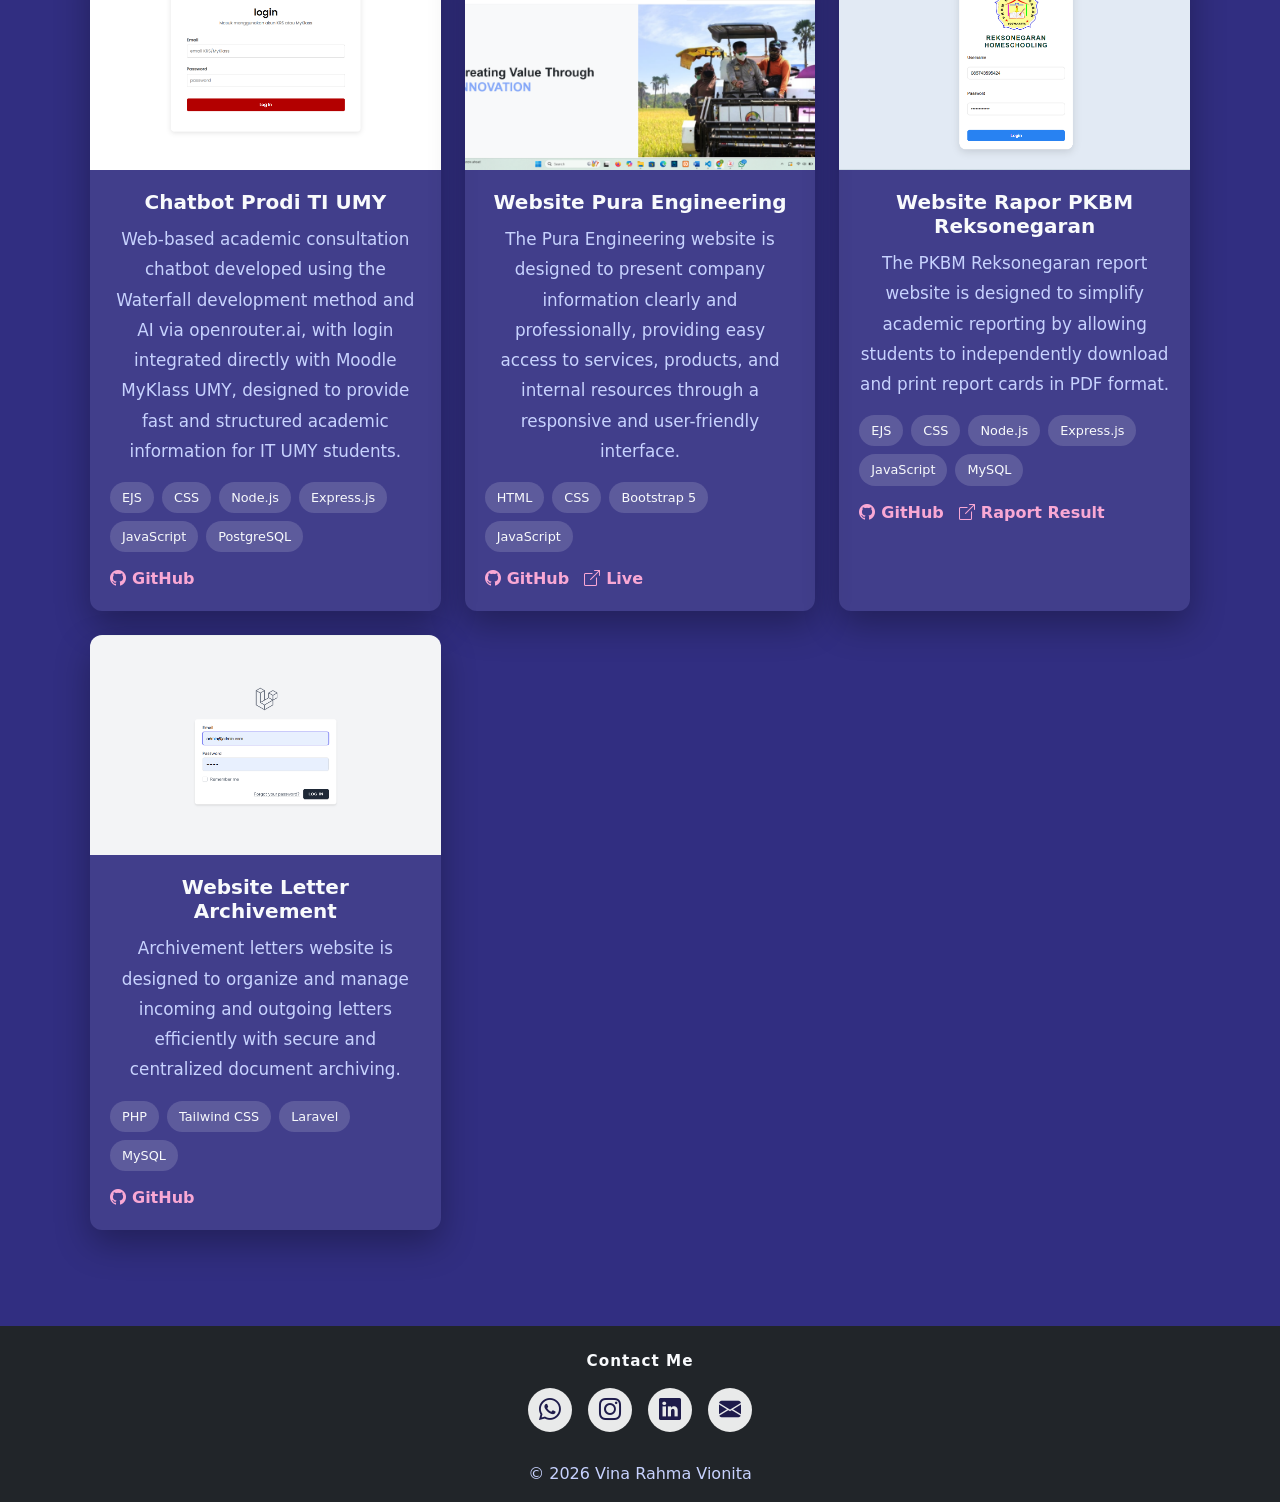
==== commit 8fcdea74: "update sertif" ====
--- a/about.html
+++ b/about.html
@@ -266,6 +266,31 @@
                         </div>
                     </div>
                 </div>
+                <div class="col-lg-6">
+                    <div class="card experience-card h-100 shadow-sm reveal delay-3">
+                        <div class="card-body">
+                            <h5 class="fw-bold">Software Development Specialist Certification</h5>
+                            <p class="mb-1 text-start">CertNexus (Certiport/Pearson VUE)</p>
+                            <small class="text-muted">2026</small>
+                            <ul class="mt-3">
+                                <li>Validated knowledge of Software Development Lifecycle (SDLC)</li>
+                                <li>Demonstrated proficiency in Object-Oriented Programming (OOP)</li>
+                                <li>Applied HTML, CSS, and JavaScript in web application development </li>
+                                <li>Utilized SQL, XML, and JSON for database and data integration tasks</li>
+                                <li>Performed software testing and debugging processes</li>
+                            </ul>
+                            <!-- CERTIFICATION EVIDENCE -->
+                            <div class="mt-4">
+                                <p class="fw-semibold mb-2 text-start">Certification Evidence</p>
+
+                                <a href="inter.pdf" target="_blank" class="btn btn-outline-primary px-4">
+                                    <i class="bi bi-file-earmark-text me-2"></i>
+                                    View Certificate
+                                </a>
+                            </div>
+                        </div>
+                    </div>
+                </div>
 
             </div>
         </div>
